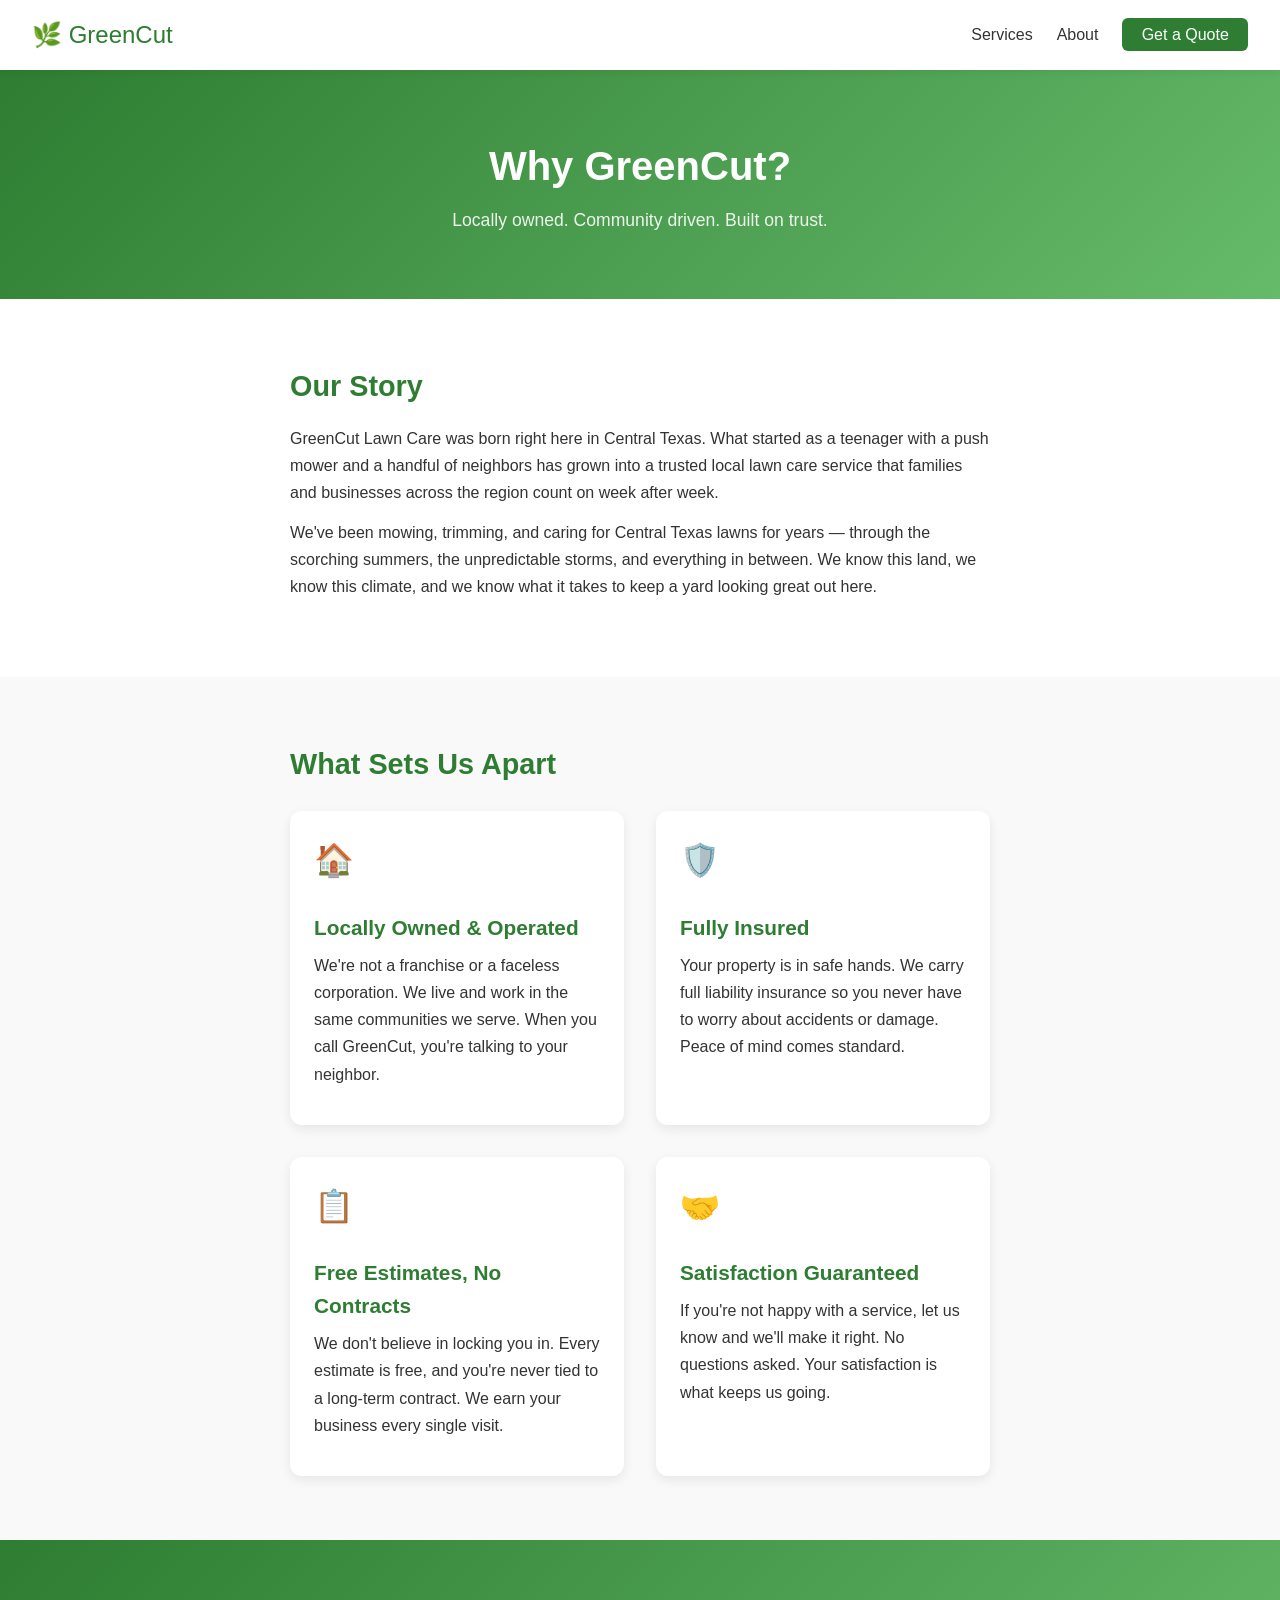
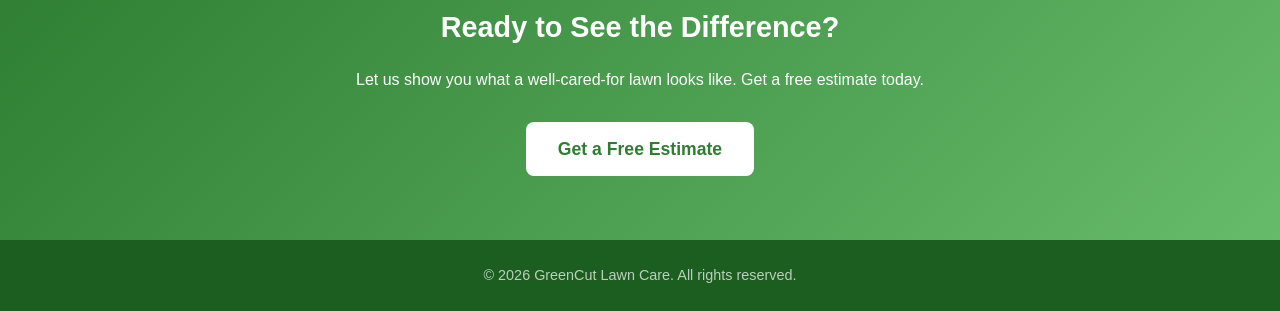
==== about.html @ 8e7f7129 "Add files via upload" ====
<!DOCTYPE html>
<html lang="en">
<head>
  <meta charset="UTF-8">
  <meta name="viewport" content="width=device-width, initial-scale=1.0">
  <title>About Us - GreenCut Lawn Care</title>
  <link rel="stylesheet" href="styles.css">
</head>
<body>
  <header>
    <nav>
      <div class="logo"><a href="index.html" style="text-decoration:none; color:#2e7d32;">🌿 GreenCut</a></div>
      <ul>
        <li><a href="services.html">Services</a></li>
        <li><a href="about.html">About</a></li>
        <li><a href="index.html#contact" class="btn-nav">Get a Quote</a></li>
      </ul>
    </nav>
  </header>

  <section class="page-hero">
    <h1>Why GreenCut?</h1>
    <p>Locally owned. Community driven. Built on trust.</p>
  </section>

  <section class="about-story">
    <div class="detail-content">
      <h2>Our Story</h2>
      <p>GreenCut Lawn Care was born right here in Central Texas. What started as a teenager with a push mower and a handful of neighbors has grown into a trusted local lawn care service that families and businesses across the region count on week after week.</p>
      <p>We've been mowing, trimming, and caring for Central Texas lawns for years — through the scorching summers, the unpredictable storms, and everything in between. We know this land, we know this climate, and we know what it takes to keep a yard looking great out here.</p>
    </div>
  </section>

  <section class="about-values alt-bg">
    <div class="detail-content">
      <h2>What Sets Us Apart</h2>
      <div class="value-grid">
        <div class="value-item">
          <span class="icon">🏠</span>
          <h3>Locally Owned &amp; Operated</h3>
          <p>We're not a franchise or a faceless corporation. We live and work in the same communities we serve. When you call GreenCut, you're talking to your neighbor.</p>
        </div>
        <div class="value-item">
          <span class="icon">🛡️</span>
          <h3>Fully Insured</h3>
          <p>Your property is in safe hands. We carry full liability insurance so you never have to worry about accidents or damage. Peace of mind comes standard.</p>
        </div>
        <div class="value-item">
          <span class="icon">📋</span>
          <h3>Free Estimates, No Contracts</h3>
          <p>We don't believe in locking you in. Every estimate is free, and you're never tied to a long-term contract. We earn your business every single visit.</p>
        </div>
        <div class="value-item">
          <span class="icon">🤝</span>
          <h3>Satisfaction Guaranteed</h3>
          <p>If you're not happy with a service, let us know and we'll make it right. No questions asked. Your satisfaction is what keeps us going.</p>
        </div>
      </div>
    </div>
  </section>

  <section class="about-cta">
    <div class="detail-content" style="text-align:center;">
      <h2>Ready to See the Difference?</h2>
      <p>Let us show you what a well-cared-for lawn looks like. Get a free estimate today.</p>
      <a href="index.html#contact" class="btn" style="margin-top:1rem;">Get a Free Estimate</a>
    </div>
  </section>

  <footer>
    <p>&copy; 2026 GreenCut Lawn Care. All rights reserved.</p>
  </footer>
</body>
</html>
---- styles.css ----
* {
  margin: 0;
  padding: 0;
  box-sizing: border-box;
}

body {
  font-family: -apple-system, BlinkMacSystemFont, "Segoe UI", Roboto, sans-serif;
  color: #333;
  line-height: 1.6;
}

/* Nav */
nav {
  display: flex;
  justify-content: space-between;
  align-items: center;
  padding: 1rem 2rem;
  background: #fff;
  box-shadow: 0 2px 8px rgba(0,0,0,0.06);
  position: sticky;
  top: 0;
  z-index: 10;
}

.logo {
  font-size: 1.5rem;
  font-weight: 700;
  color: #2e7d32;
}

nav ul {
  list-style: none;
  display: flex;
  gap: 1.5rem;
  align-items: center;
}

nav a {
  text-decoration: none;
  color: #333;
  font-weight: 500;
}

.btn-nav {
  background: #2e7d32;
  color: #fff !important;
  padding: 0.5rem 1.2rem;
  border-radius: 6px;
}

/* Hero */
.hero {
  background: linear-gradient(135deg, #2e7d32, #66bb6a);
  color: #fff;
  padding: 6rem 2rem;
  text-align: center;
}

.hero h1 {
  font-size: 3rem;
  margin-bottom: 1rem;
}

.hero p {
  font-size: 1.2rem;
  max-width: 600px;
  margin: 0 auto 2rem;
  opacity: 0.9;
}

.btn {
  display: inline-block;
  background: #fff;
  color: #2e7d32;
  padding: 0.8rem 2rem;
  border-radius: 8px;
  text-decoration: none;
  font-weight: 700;
  font-size: 1.1rem;
  transition: transform 0.2s;
}

.btn:hover {
  transform: translateY(-2px);
}


/* Services */
.services {
  padding: 5rem 2rem;
  text-align: center;
  background: #f9f9f9;
}

.services h2 {
  font-size: 2rem;
  margin-bottom: 2.5rem;
  color: #2e7d32;
}

.cards {
  display: flex;
  gap: 2rem;
  justify-content: center;
  flex-wrap: wrap;
  max-width: 1000px;
  margin: 0 auto;
}

.card {
  background: #fff;
  padding: 2rem;
  border-radius: 12px;
  box-shadow: 0 4px 12px rgba(0,0,0,0.08);
  flex: 1 1 280px;
  max-width: 300px;
}

.card .icon {
  font-size: 2.5rem;
  display: block;
  margin-bottom: 1rem;
}

.card h3 {
  margin-bottom: 0.5rem;
  color: #2e7d32;
}

/* About */
.about {
  padding: 5rem 2rem;
  text-align: center;
}

.about h2 {
  font-size: 2rem;
  margin-bottom: 2rem;
  color: #2e7d32;
}

.features {
  list-style: none;
  max-width: 400px;
  margin: 0 auto;
  text-align: left;
}

.features li {
  font-size: 1.1rem;
  padding: 0.5rem 0;
}

/* Contact */
.contact {
  padding: 5rem 2rem;
  background: #2e7d32;
  color: #fff;
  text-align: center;
}

.contact h2 {
  font-size: 2rem;
  margin-bottom: 1rem;
}

.contact p {
  margin-bottom: 2rem;
  opacity: 0.9;
}

.contact form {
  max-width: 500px;
  margin: 0 auto;
  display: flex;
  flex-direction: column;
  gap: 1rem;
}

.contact input,
.contact textarea {
  padding: 0.8rem 1rem;
  border: none;
  border-radius: 8px;
  font-size: 1rem;
  font-family: inherit;
}

.contact textarea {
  resize: vertical;
  min-height: 100px;
}

.contact button {
  background: #fff;
  color: #2e7d32;
  border: none;
  padding: 0.8rem;
  border-radius: 8px;
  font-size: 1.1rem;
  font-weight: 700;
  cursor: pointer;
  transition: transform 0.2s;
}

.contact button:hover {
  transform: translateY(-2px);
}

/* Footer */
footer {
  text-align: center;
  padding: 1.5rem;
  background: #1b5e20;
  color: rgba(255,255,255,0.7);
  font-size: 0.9rem;
}

/* Card links */
.card-link {
  display: inline-block;
  margin-top: 1rem;
  color: #2e7d32;
  text-decoration: none;
  font-weight: 600;
}

.card-link:hover {
  text-decoration: underline;
}

/* Page hero (secondary pages) */
.page-hero {
  background: linear-gradient(135deg, #2e7d32, #66bb6a);
  color: #fff;
  padding: 4rem 2rem;
  text-align: center;
}

.page-hero h1 {
  font-size: 2.5rem;
  margin-bottom: 0.5rem;
}

.page-hero p {
  font-size: 1.1rem;
  opacity: 0.9;
}

/* Service detail sections */
.service-detail,
.about-story,
.about-values,
.about-cta {
  padding: 4rem 2rem;
}

.alt-bg {
  background: #f9f9f9;
}

.detail-content {
  max-width: 700px;
  margin: 0 auto;
}

.detail-content .icon {
  font-size: 2.5rem;
  display: block;
  margin-bottom: 1rem;
}

.detail-content h2 {
  font-size: 1.8rem;
  color: #2e7d32;
  margin-bottom: 1rem;
}

.detail-content h3 {
  font-size: 1.3rem;
  color: #333;
  margin: 1.5rem 0 0.8rem;
}

.detail-content p {
  margin-bottom: 0.8rem;
  line-height: 1.7;
}

/* Pricing table */
.pricing-table {
  margin: 1rem 0;
}

.pricing-row {
  display: flex;
  justify-content: space-between;
  align-items: center;
  padding: 0.8rem 1rem;
  border-bottom: 1px solid #e0e0e0;
  flex-wrap: wrap;
  gap: 0.5rem;
}

.pricing-row .option {
  font-weight: 700;
  color: #2e7d32;
  min-width: 130px;
}

.pricing-row .detail {
  color: #666;
  flex: 1;
  text-align: right;
}

.pricing-note {
  background: #e8f5e9;
  padding: 1.2rem 1.5rem;
  border-radius: 10px;
  margin-top: 1.5rem;
}

.pricing-note p {
  margin-bottom: 0.3rem;
}

/* Service list */
.service-list {
  list-style: none;
  margin: 1rem 0;
}

.service-list li {
  padding: 0.5rem 0;
  font-size: 1.05rem;
}

/* About values grid */
.value-grid {
  display: grid;
  grid-template-columns: repeat(auto-fit, minmax(280px, 1fr));
  gap: 2rem;
  margin-top: 1.5rem;
}

.value-item {
  background: #fff;
  padding: 1.5rem;
  border-radius: 12px;
  box-shadow: 0 4px 12px rgba(0,0,0,0.08);
}

.value-item .icon {
  font-size: 2rem;
  display: block;
  margin-bottom: 0.5rem;
}

.value-item h3 {
  color: #2e7d32;
  margin-bottom: 0.5rem;
}

.about-cta {
  background: linear-gradient(135deg, #2e7d32, #66bb6a);
  color: #fff;
}

.about-cta h2 {
  color: #fff;
}

/* Accessibility */
.sr-only {
  position: absolute;
  width: 1px;
  height: 1px;
  padding: 0;
  margin: -1px;
  overflow: hidden;
  clip: rect(0,0,0,0);
  border: 0;
}

/* Responsive */
@media (max-width: 600px) {
  .hero h1 { font-size: 2rem; }
  .page-hero h1 { font-size: 2rem; }
  nav ul { gap: 1rem; }
  .pricing-row { flex-direction: column; text-align: left; }
  .pricing-row .detail { text-align: left; }
  .value-grid { grid-template-columns: 1fr; }
}
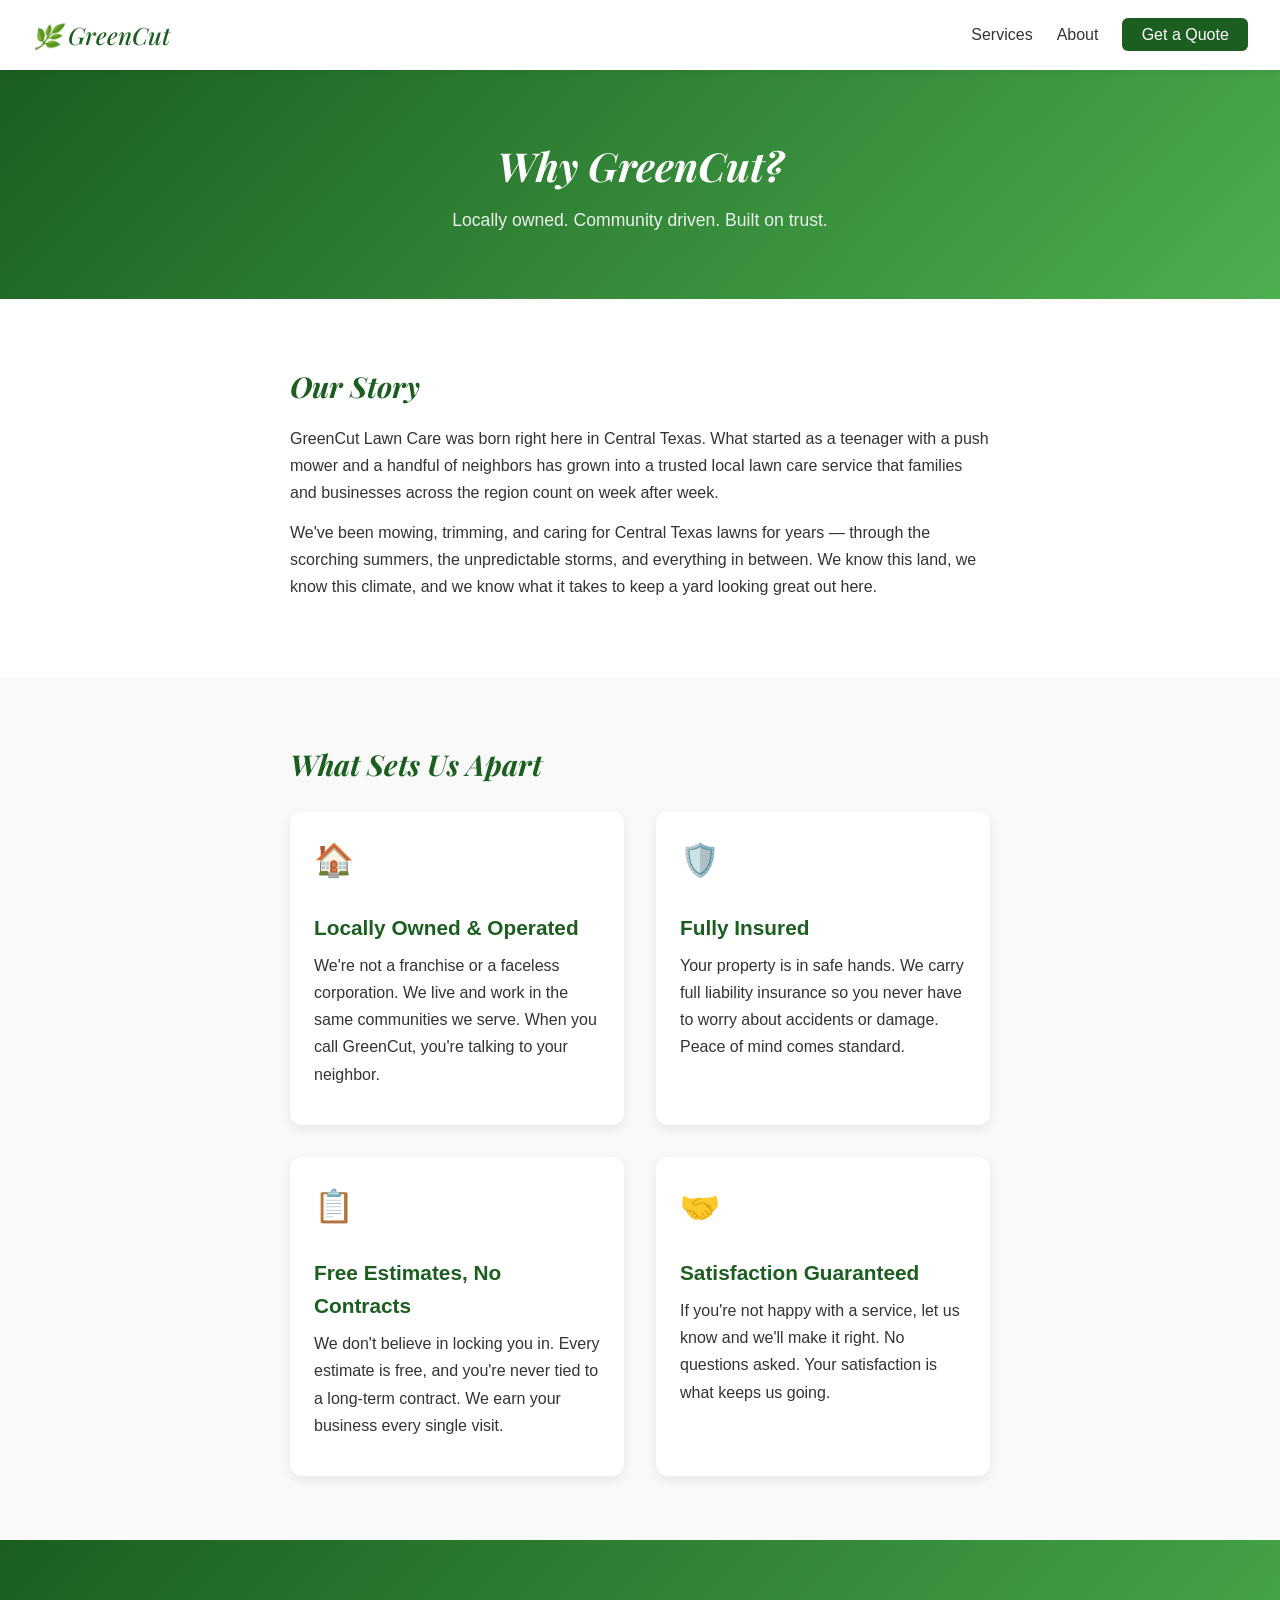
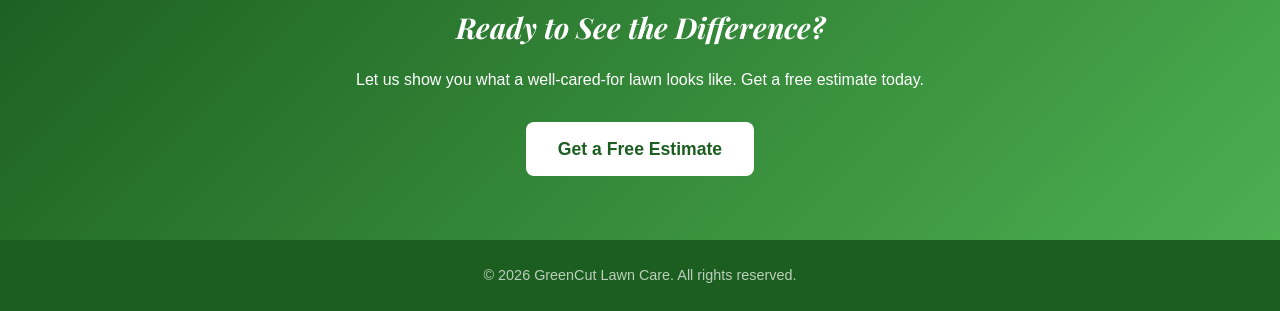
==== commit 6b5a520f: "Add files via upload" ====
--- a/about.html
+++ b/about.html
@@ -5,11 +5,12 @@
   <meta name="viewport" content="width=device-width, initial-scale=1.0">
   <title>About Us - GreenCut Lawn Care</title>
   <link rel="stylesheet" href="styles.css">
+  <link href="https://fonts.googleapis.com/css2?family=Playfair+Display:ital,wght@0,400;0,700;1,400&display=swap" rel="stylesheet">
 </head>
 <body>
   <header>
     <nav>
-      <div class="logo"><a href="index.html" style="text-decoration:none; color:#2e7d32;">🌿 GreenCut</a></div>
+      <div class="logo"><a href="index.html" style="text-decoration:none; color:#1b5e20;">🌿 GreenCut</a></div>
       <ul>
         <li><a href="services.html">Services</a></li>
         <li><a href="about.html">About</a></li>
--- a/styles.css
+++ b/styles.css
@@ -24,9 +24,11 @@
 }
 
 .logo {
+  font-family: 'Playfair Display', serif;
   font-size: 1.5rem;
   font-weight: 700;
-  color: #2e7d32;
+  font-style: italic;
+  color: #1b5e20;
 }
 
 nav ul {
@@ -43,7 +45,7 @@
 }
 
 .btn-nav {
-  background: #2e7d32;
+  background: #1b5e20;
   color: #fff !important;
   padding: 0.5rem 1.2rem;
   border-radius: 6px;
@@ -51,13 +53,15 @@
 
 /* Hero */
 .hero {
-  background: linear-gradient(135deg, #2e7d32, #66bb6a);
+  background: linear-gradient(135deg, #1b5e20, #4caf50);
   color: #fff;
   padding: 6rem 2rem;
   text-align: center;
 }
 
 .hero h1 {
+  font-family: 'Playfair Display', serif;
+  font-style: italic;
   font-size: 3rem;
   margin-bottom: 1rem;
 }
@@ -72,7 +76,7 @@
 .btn {
   display: inline-block;
   background: #fff;
-  color: #2e7d32;
+  color: #1b5e20;
   padding: 0.8rem 2rem;
   border-radius: 8px;
   text-decoration: none;
@@ -94,9 +98,11 @@
 }
 
 .services h2 {
+  font-family: 'Playfair Display', serif;
+  font-style: italic;
   font-size: 2rem;
   margin-bottom: 2.5rem;
-  color: #2e7d32;
+  color: #1b5e20;
 }
 
 .cards {
@@ -125,7 +131,7 @@
 
 .card h3 {
   margin-bottom: 0.5rem;
-  color: #2e7d32;
+  color: #1b5e20;
 }
 
 /* About */
@@ -135,9 +141,11 @@
 }
 
 .about h2 {
+  font-family: 'Playfair Display', serif;
+  font-style: italic;
   font-size: 2rem;
   margin-bottom: 2rem;
-  color: #2e7d32;
+  color: #1b5e20;
 }
 
 .features {
@@ -155,12 +163,14 @@
 /* Contact */
 .contact {
   padding: 5rem 2rem;
-  background: #2e7d32;
+  background: #1b5e20;
   color: #fff;
   text-align: center;
 }
 
 .contact h2 {
+  font-family: 'Playfair Display', serif;
+  font-style: italic;
   font-size: 2rem;
   margin-bottom: 1rem;
 }
@@ -194,7 +204,7 @@
 
 .contact button {
   background: #fff;
-  color: #2e7d32;
+  color: #1b5e20;
   border: none;
   padding: 0.8rem;
   border-radius: 8px;
@@ -221,7 +231,7 @@
 .card-link {
   display: inline-block;
   margin-top: 1rem;
-  color: #2e7d32;
+  color: #1b5e20;
   text-decoration: none;
   font-weight: 600;
 }
@@ -232,13 +242,15 @@
 
 /* Page hero (secondary pages) */
 .page-hero {
-  background: linear-gradient(135deg, #2e7d32, #66bb6a);
+  background: linear-gradient(135deg, #1b5e20, #4caf50);
   color: #fff;
   padding: 4rem 2rem;
   text-align: center;
 }
 
 .page-hero h1 {
+  font-family: 'Playfair Display', serif;
+  font-style: italic;
   font-size: 2.5rem;
   margin-bottom: 0.5rem;
 }
@@ -272,8 +284,10 @@
 }
 
 .detail-content h2 {
+  font-family: 'Playfair Display', serif;
+  font-style: italic;
   font-size: 1.8rem;
-  color: #2e7d32;
+  color: #1b5e20;
   margin-bottom: 1rem;
 }
 
@@ -305,7 +319,7 @@
 
 .pricing-row .option {
   font-weight: 700;
-  color: #2e7d32;
+  color: #1b5e20;
   min-width: 130px;
 }
 
@@ -359,12 +373,12 @@
 }
 
 .value-item h3 {
-  color: #2e7d32;
+  color: #1b5e20;
   margin-bottom: 0.5rem;
 }
 
 .about-cta {
-  background: linear-gradient(135deg, #2e7d32, #66bb6a);
+  background: linear-gradient(135deg, #1b5e20, #4caf50);
   color: #fff;
 }
 
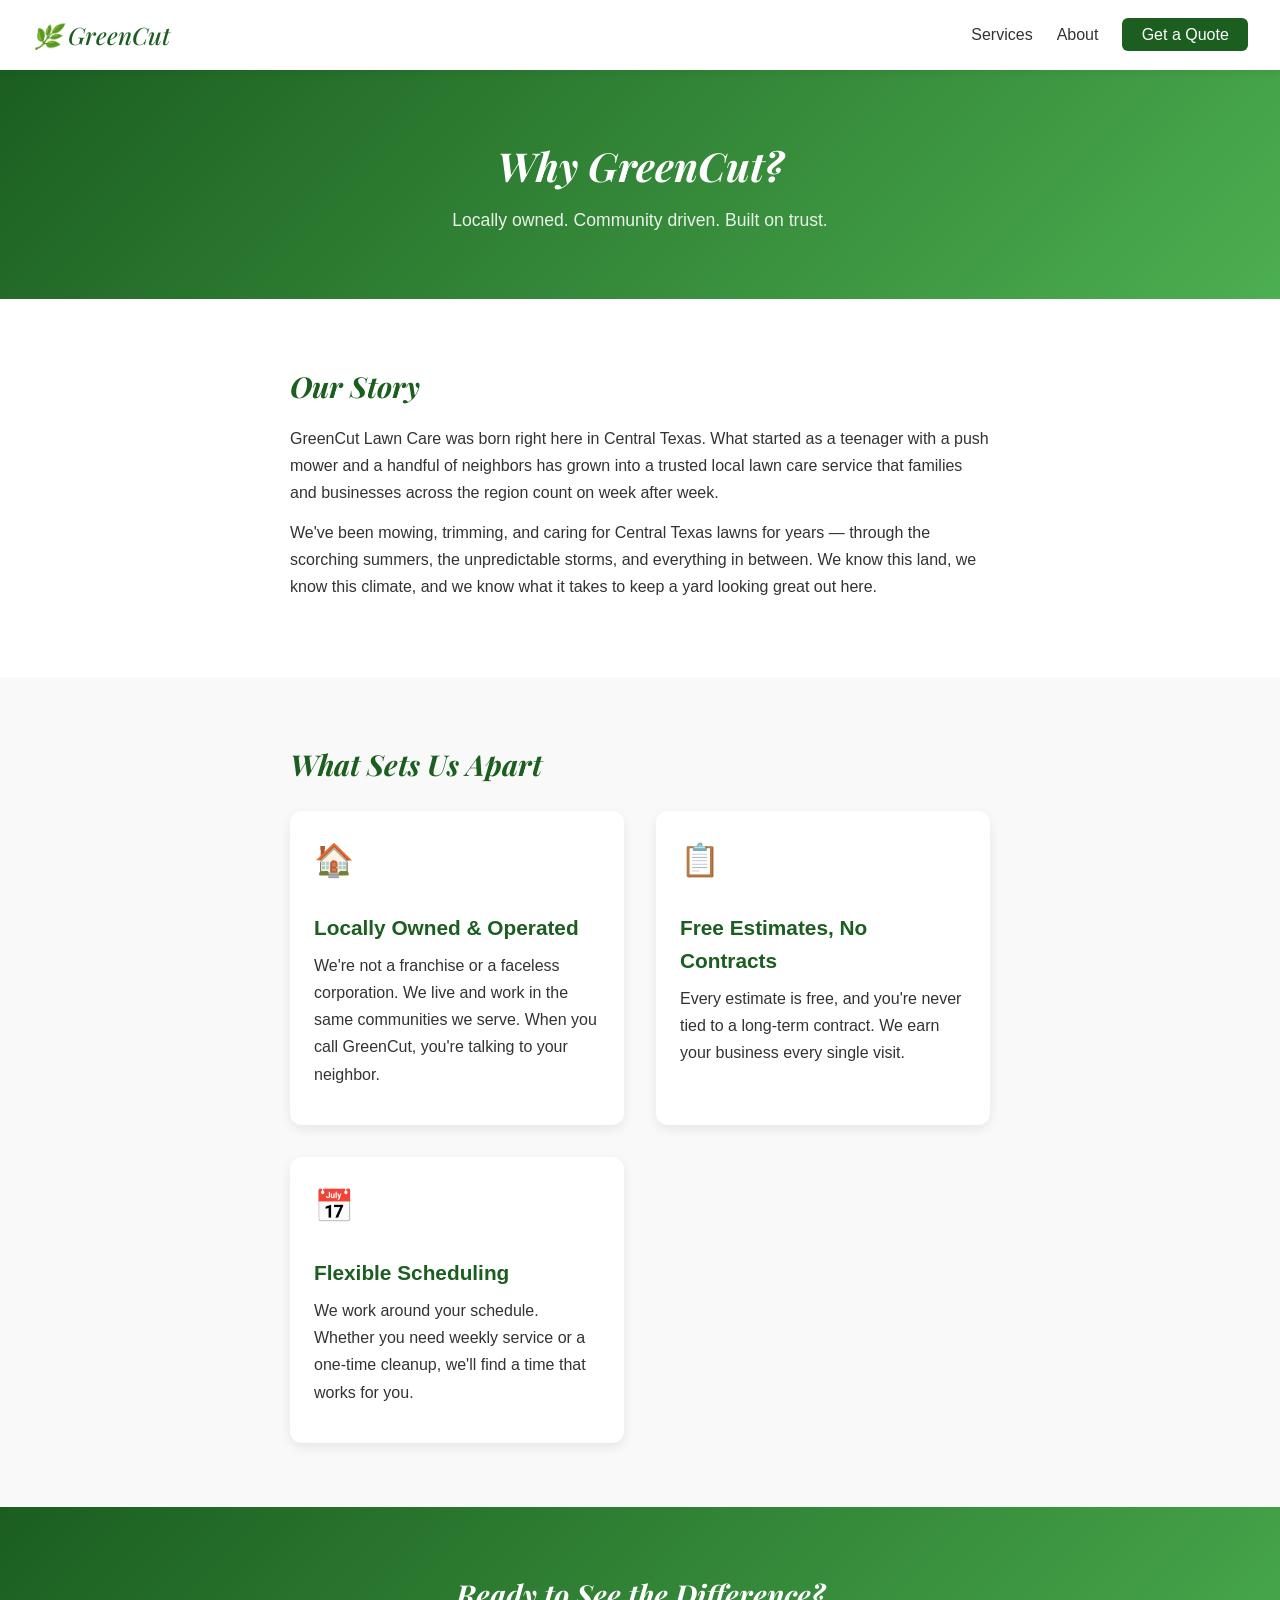
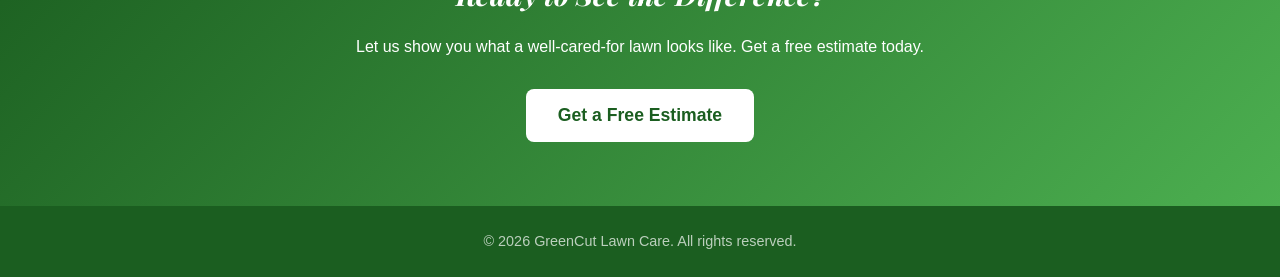
==== commit 63f1a5e2: "Add files via upload" ====
--- a/about.html
+++ b/about.html
@@ -42,19 +42,14 @@
           <p>We're not a franchise or a faceless corporation. We live and work in the same communities we serve. When you call GreenCut, you're talking to your neighbor.</p>
         </div>
         <div class="value-item">
-          <span class="icon">🛡️</span>
-          <h3>Fully Insured</h3>
-          <p>Your property is in safe hands. We carry full liability insurance so you never have to worry about accidents or damage. Peace of mind comes standard.</p>
+          <span class="icon">📋</span>
+          <h3>Free Estimates, No Contracts</h3>
+          <p>Every estimate is free, and you're never tied to a long-term contract. We earn your business every single visit.</p>
         </div>
         <div class="value-item">
-          <span class="icon">📋</span>
-          <h3>Free Estimates, No Contracts</h3>
-          <p>We don't believe in locking you in. Every estimate is free, and you're never tied to a long-term contract. We earn your business every single visit.</p>
-        </div>
-        <div class="value-item">
-          <span class="icon">🤝</span>
-          <h3>Satisfaction Guaranteed</h3>
-          <p>If you're not happy with a service, let us know and we'll make it right. No questions asked. Your satisfaction is what keeps us going.</p>
+          <span class="icon">📅</span>
+          <h3>Flexible Scheduling</h3>
+          <p>We work around your schedule. Whether you need weekly service or a one-time cleanup, we'll find a time that works for you.</p>
         </div>
       </div>
     </div>
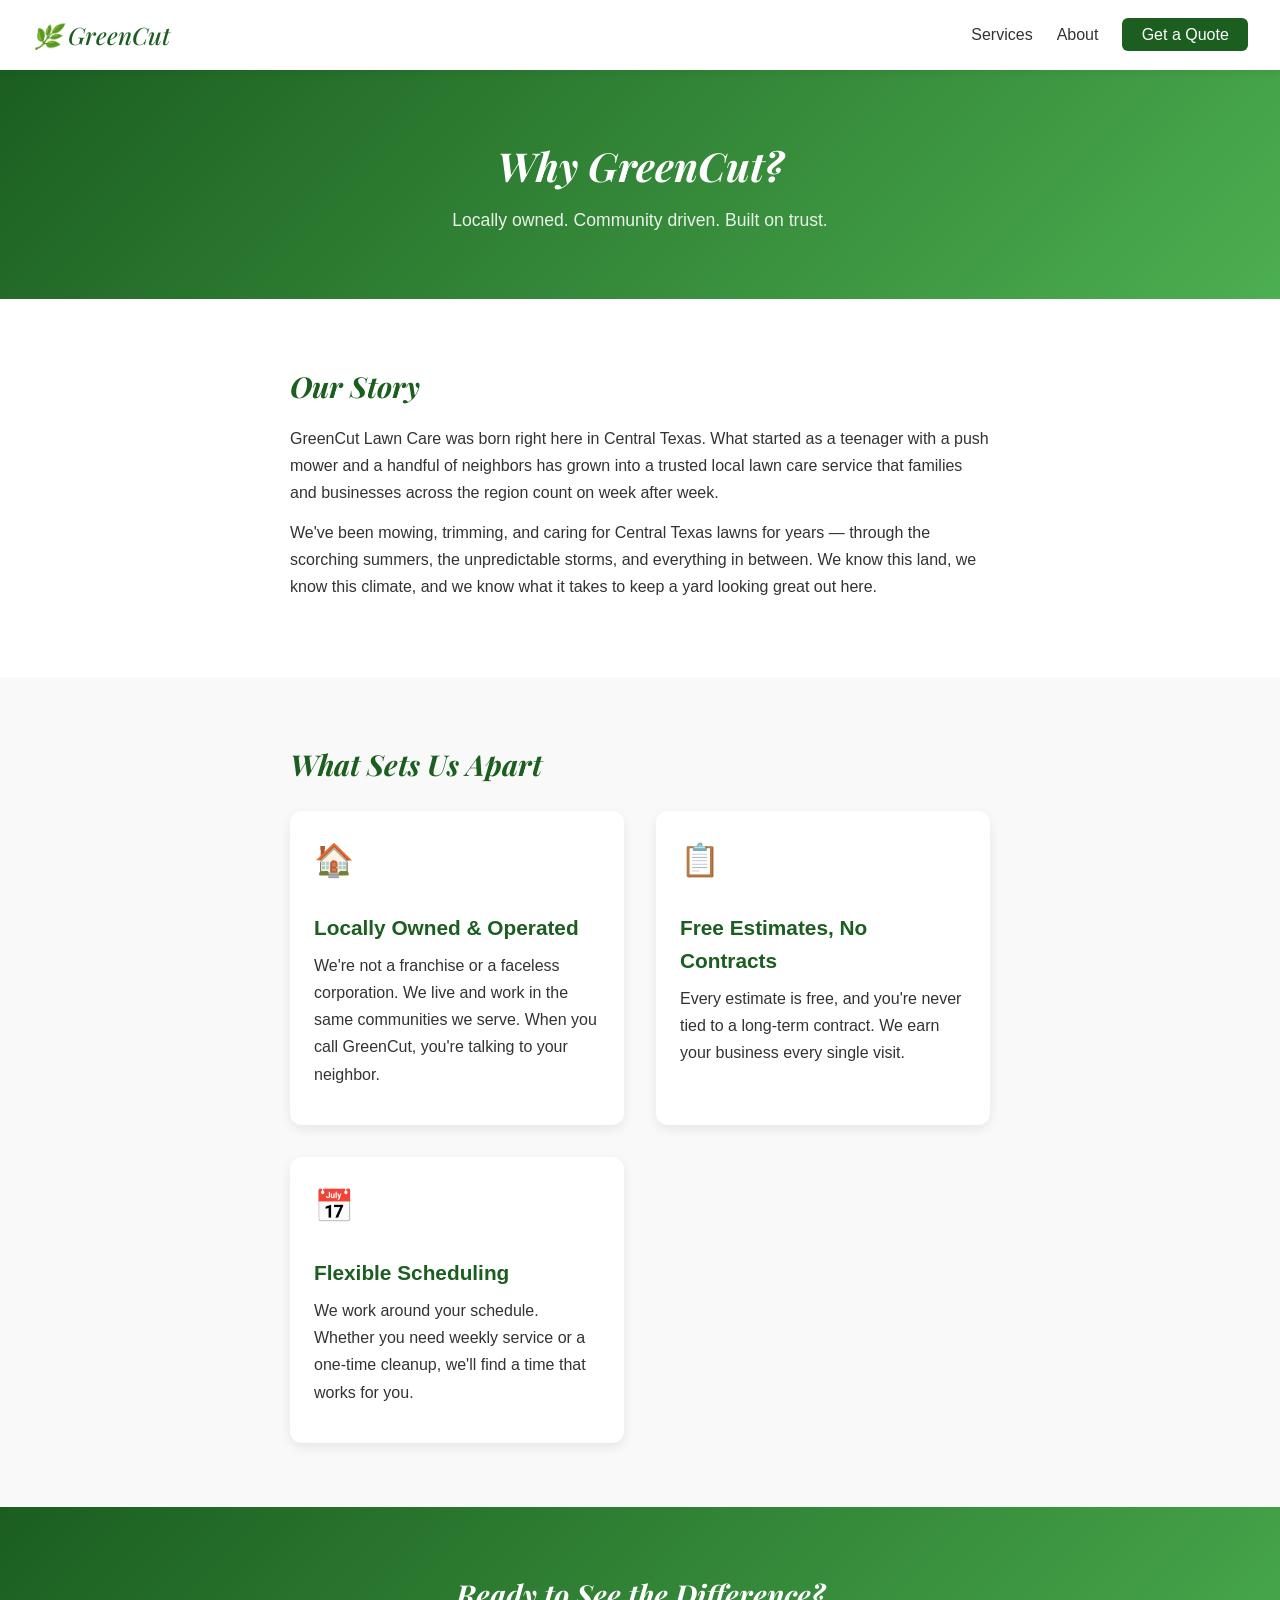
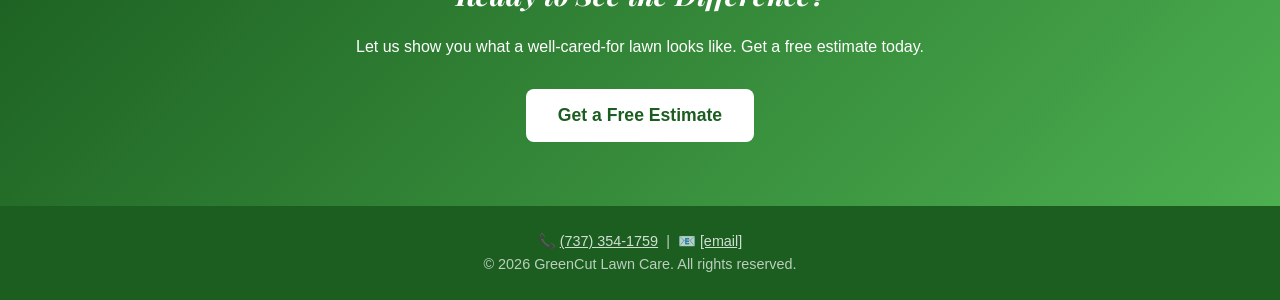
==== commit fd943ef7: "Add files via upload" ====
--- a/about.html
+++ b/about.html
@@ -64,6 +64,7 @@
   </section>
 
   <footer>
+    <p>📞 <a href="tel:+17373541759" style="color:rgba(255,255,255,0.8);">(737) 354-1759</a> &nbsp;|&nbsp; 📧 <a href="mailto:[email]" style="color:rgba(255,255,255,0.8);">[email]</a></p>
     <p>&copy; 2026 GreenCut Lawn Care. All rights reserved.</p>
   </footer>
 </body>
--- a/styles.css
+++ b/styles.css
@@ -218,6 +218,15 @@
   transform: translateY(-2px);
 }
 
+.contact-info {
+  margin: 1.5rem 0;
+}
+
+.contact-info p {
+  margin: 0.3rem 0;
+  font-size: 1.1rem;
+}
+
 /* Footer */
 footer {
   text-align: center;
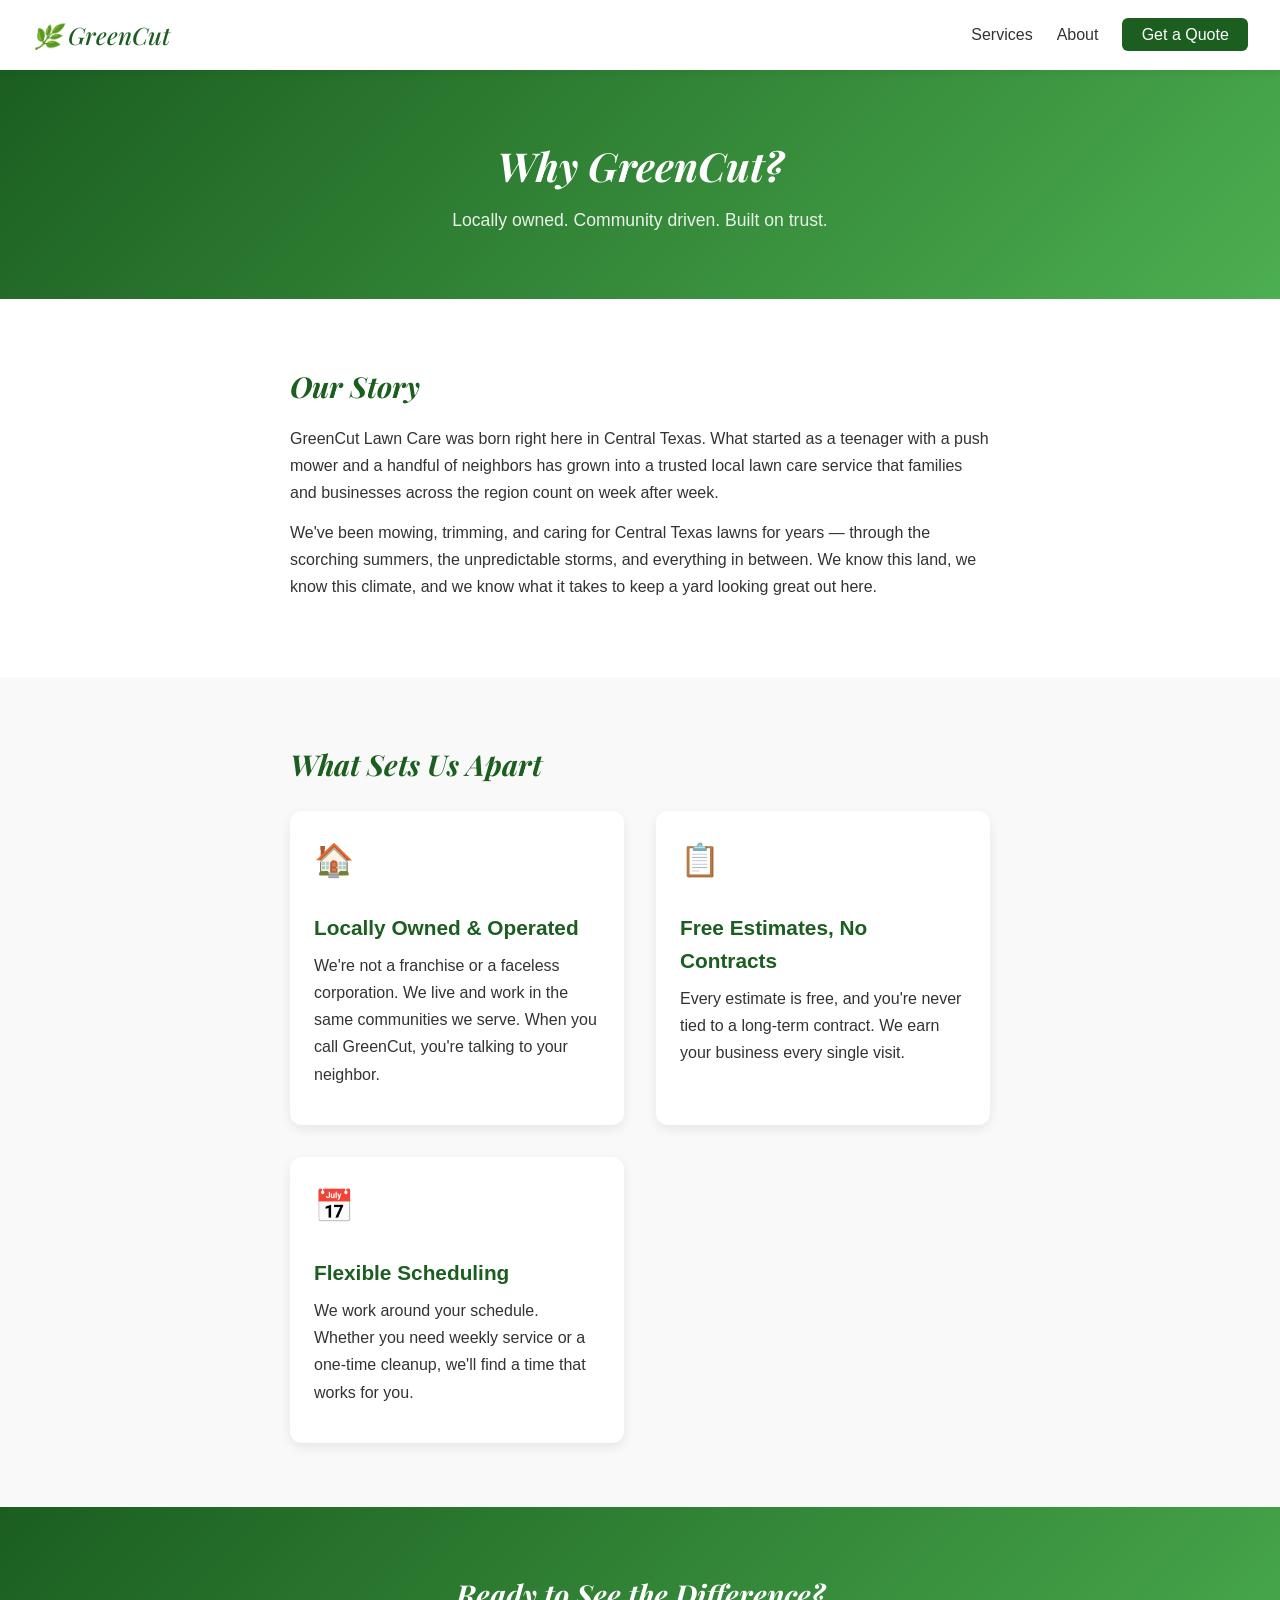
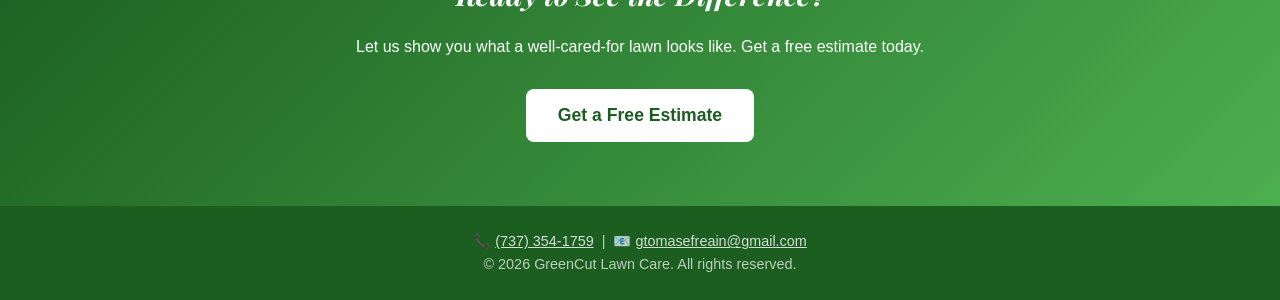
==== commit 0b2b6496: "Add files via upload" ====
--- a/about.html
+++ b/about.html
@@ -64,7 +64,7 @@
   </section>
 
   <footer>
-    <p>📞 <a href="tel:+17373541759" style="color:rgba(255,255,255,0.8);">(737) 354-1759</a> &nbsp;|&nbsp; 📧 <a href="mailto:[email]" style="color:rgba(255,255,255,0.8);">[email]</a></p>
+    <p>📞 <a href="tel:+17373541759" style="color:rgba(255,255,255,0.8);">(737) 354-1759</a> &nbsp;|&nbsp; 📧 <a href="mailto:gtomasefreain@gmail.com" style="color:rgba(255,255,255,0.8);">gtomasefreain@gmail.com</a></p>
     <p>&copy; 2026 GreenCut Lawn Care. All rights reserved.</p>
   </footer>
 </body>
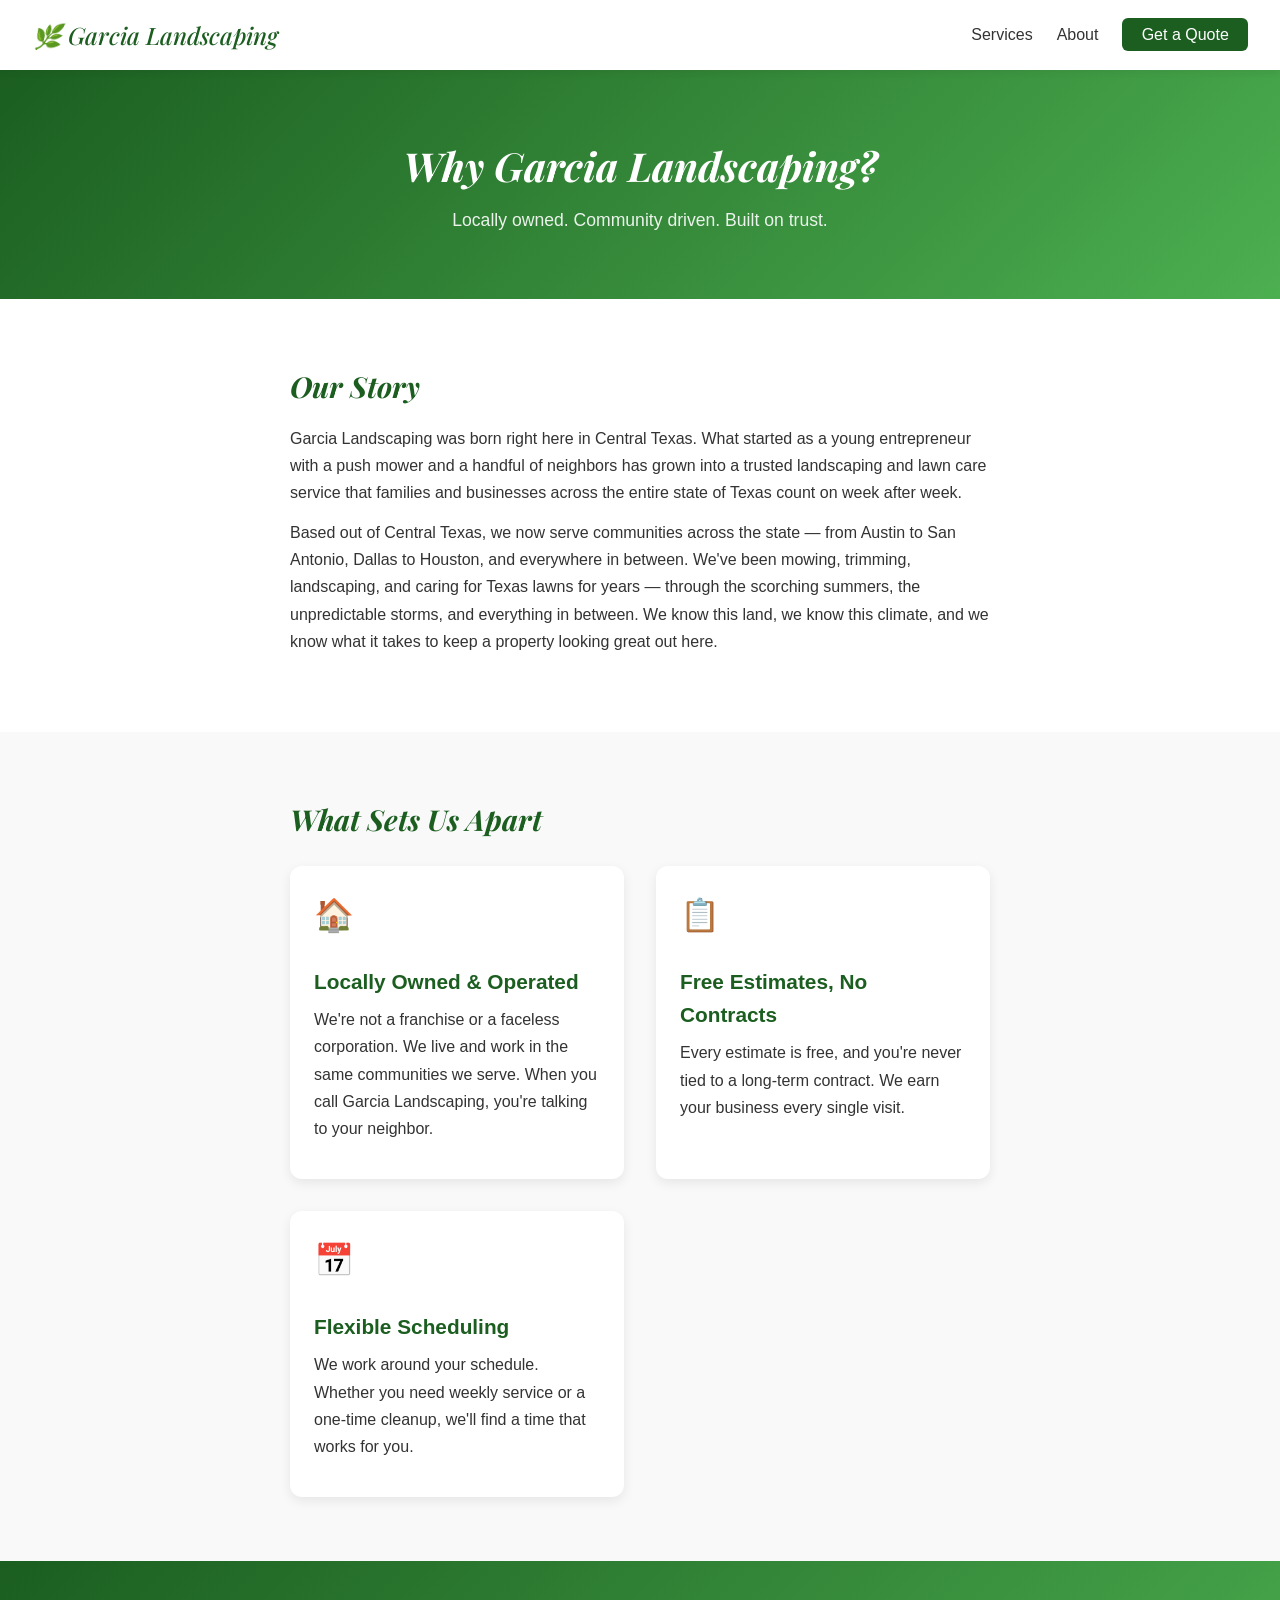
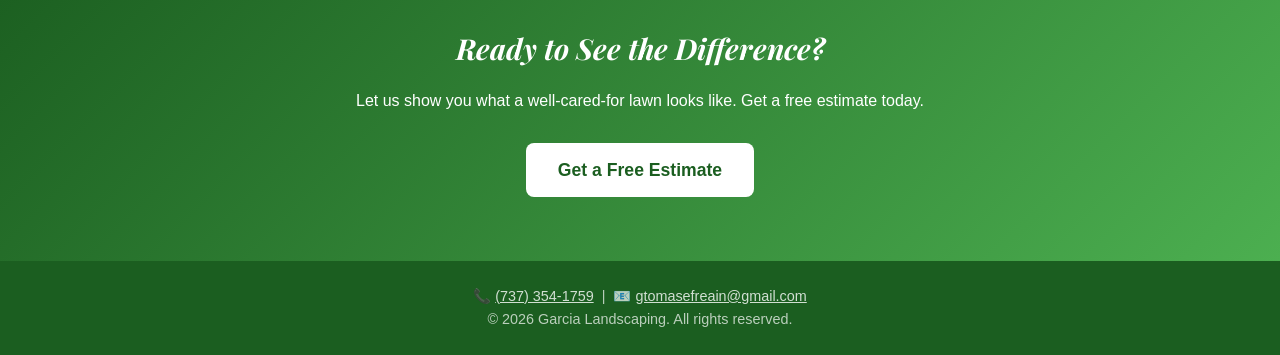
==== commit 3e37467a: "Add files via upload" ====
--- a/about.html
+++ b/about.html
@@ -3,14 +3,14 @@
 <head>
   <meta charset="UTF-8">
   <meta name="viewport" content="width=device-width, initial-scale=1.0">
-  <title>About Us - GreenCut Lawn Care</title>
+  <title>About Us - Garcia Landscaping</title>
   <link rel="stylesheet" href="styles.css">
   <link href="https://fonts.googleapis.com/css2?family=Playfair+Display:ital,wght@0,400;0,700;1,400&display=swap" rel="stylesheet">
 </head>
 <body>
   <header>
     <nav>
-      <div class="logo"><a href="index.html" style="text-decoration:none; color:#1b5e20;">🌿 GreenCut</a></div>
+      <div class="logo"><a href="index.html" style="text-decoration:none; color:#1b5e20;">🌿 Garcia Landscaping</a></div>
       <ul>
         <li><a href="services.html">Services</a></li>
         <li><a href="about.html">About</a></li>
@@ -20,15 +20,15 @@
   </header>
 
   <section class="page-hero">
-    <h1>Why GreenCut?</h1>
+    <h1>Why Garcia Landscaping?</h1>
     <p>Locally owned. Community driven. Built on trust.</p>
   </section>
 
   <section class="about-story">
     <div class="detail-content">
       <h2>Our Story</h2>
-      <p>GreenCut Lawn Care was born right here in Central Texas. What started as a teenager with a push mower and a handful of neighbors has grown into a trusted local lawn care service that families and businesses across the region count on week after week.</p>
-      <p>We've been mowing, trimming, and caring for Central Texas lawns for years — through the scorching summers, the unpredictable storms, and everything in between. We know this land, we know this climate, and we know what it takes to keep a yard looking great out here.</p>
+      <p>Garcia Landscaping was born right here in Central Texas. What started as a young entrepreneur with a push mower and a handful of neighbors has grown into a trusted landscaping and lawn care service that families and businesses across the entire state of Texas count on week after week.</p>
+      <p>Based out of Central Texas, we now serve communities across the state — from Austin to San Antonio, Dallas to Houston, and everywhere in between. We've been mowing, trimming, landscaping, and caring for Texas lawns for years — through the scorching summers, the unpredictable storms, and everything in between. We know this land, we know this climate, and we know what it takes to keep a property looking great out here.</p>
     </div>
   </section>
 
@@ -39,7 +39,7 @@
         <div class="value-item">
           <span class="icon">🏠</span>
           <h3>Locally Owned &amp; Operated</h3>
-          <p>We're not a franchise or a faceless corporation. We live and work in the same communities we serve. When you call GreenCut, you're talking to your neighbor.</p>
+          <p>We're not a franchise or a faceless corporation. We live and work in the same communities we serve. When you call Garcia Landscaping, you're talking to your neighbor.</p>
         </div>
         <div class="value-item">
           <span class="icon">📋</span>
@@ -65,7 +65,7 @@
 
   <footer>
     <p>📞 <a href="tel:+17373541759" style="color:rgba(255,255,255,0.8);">(737) 354-1759</a> &nbsp;|&nbsp; 📧 <a href="mailto:gtomasefreain@gmail.com" style="color:rgba(255,255,255,0.8);">gtomasefreain@gmail.com</a></p>
-    <p>&copy; 2026 GreenCut Lawn Care. All rights reserved.</p>
+    <p>&copy; 2026 Garcia Landscaping. All rights reserved.</p>
   </footer>
 </body>
 </html>
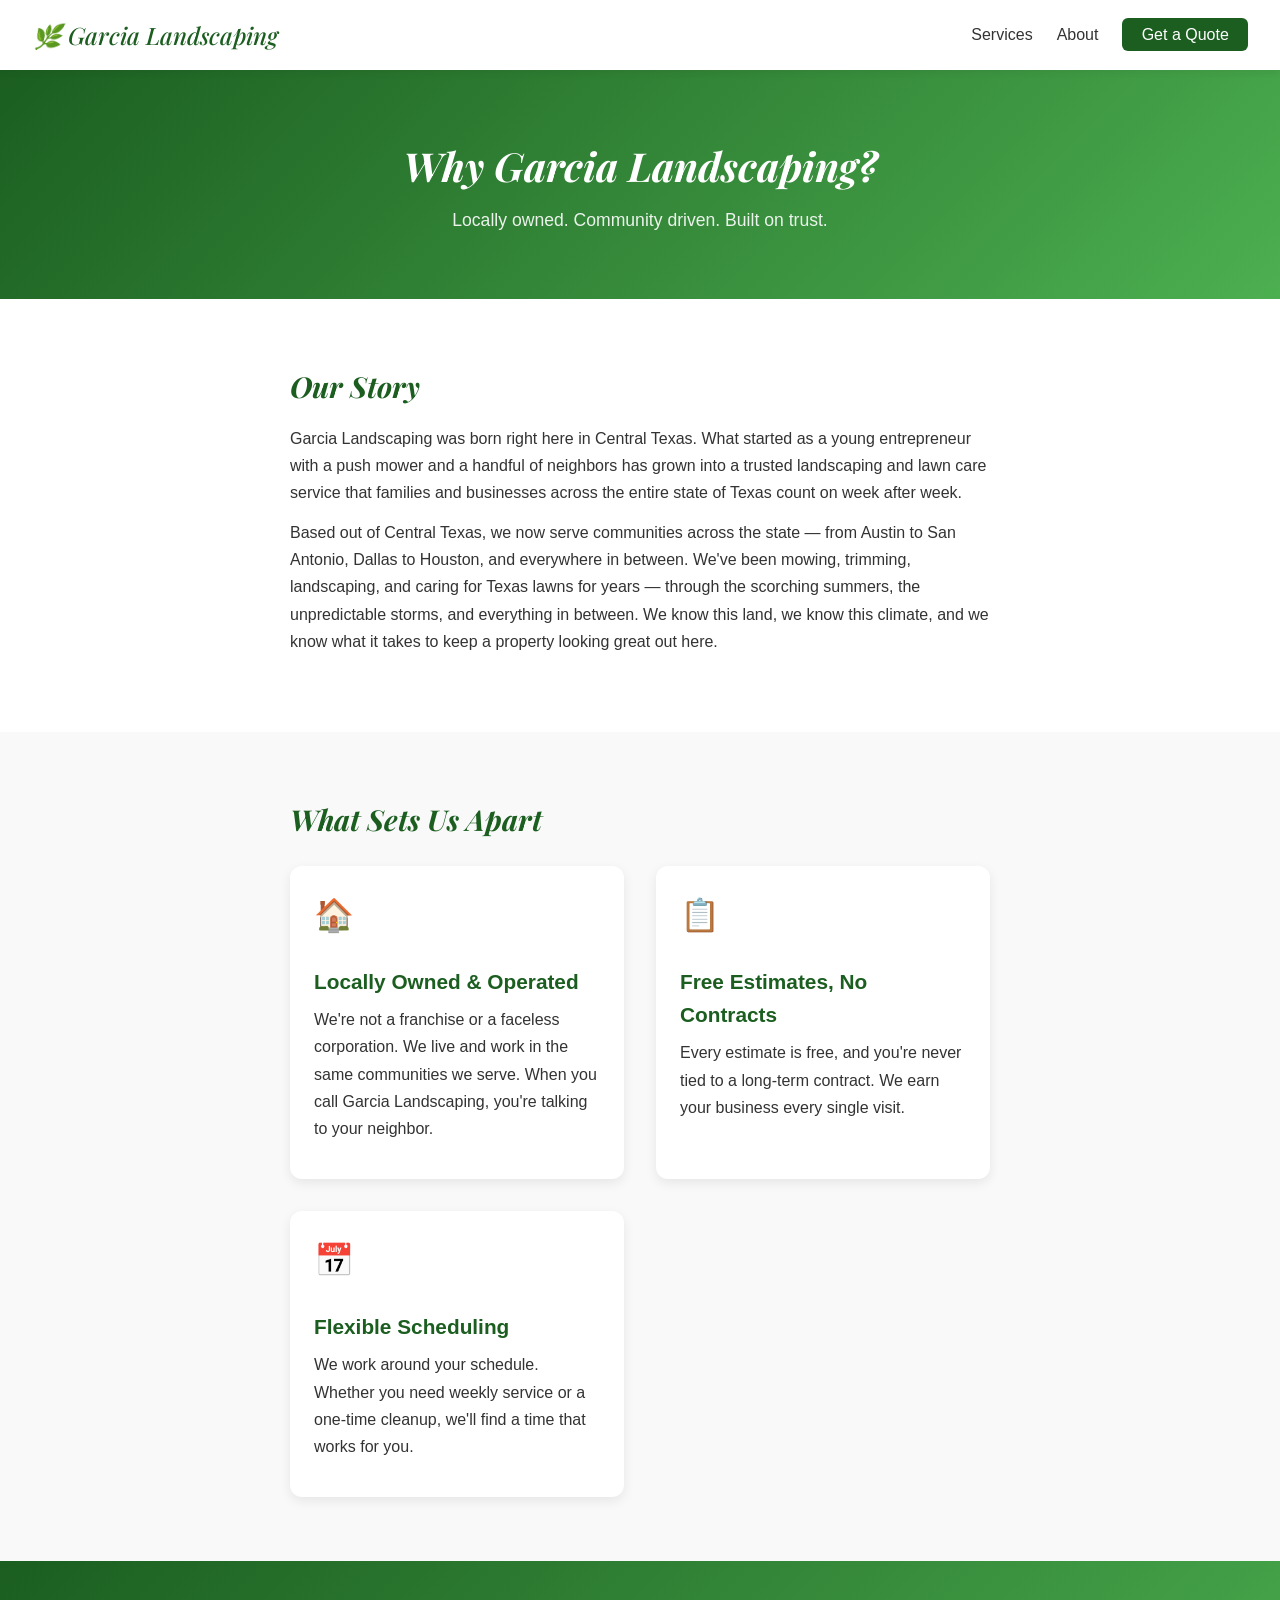
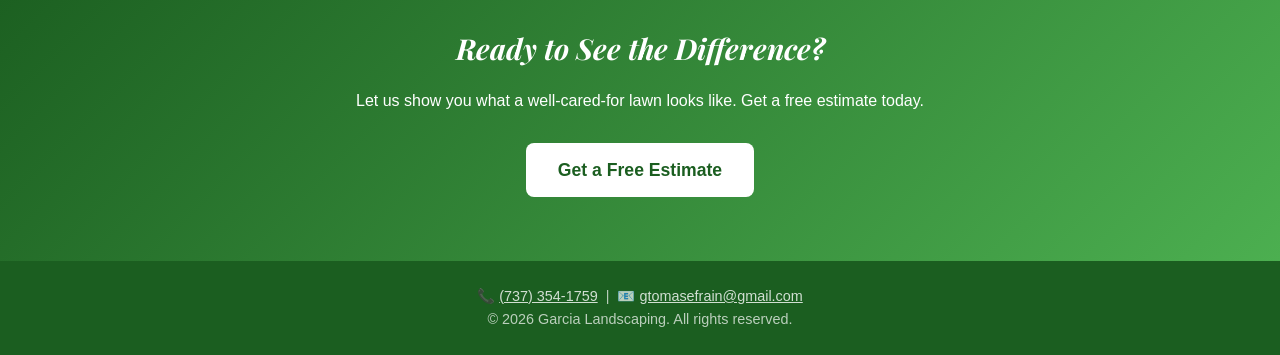
==== commit b6615db1: "Add files via upload" ====
--- a/about.html
+++ b/about.html
@@ -64,7 +64,7 @@
   </section>
 
   <footer>
-    <p>📞 <a href="tel:+17373541759" style="color:rgba(255,255,255,0.8);">(737) 354-1759</a> &nbsp;|&nbsp; 📧 <a href="mailto:gtomasefreain@gmail.com" style="color:rgba(255,255,255,0.8);">gtomasefreain@gmail.com</a></p>
+    <p>📞 <a href="tel:+17373541759" style="color:rgba(255,255,255,0.8);">(737) 354-1759</a> &nbsp;|&nbsp; 📧 <a href="mailto:gtomasefrain@gmail.com" style="color:rgba(255,255,255,0.8);">gtomasefrain@gmail.com</a></p>
     <p>&copy; 2026 Garcia Landscaping. All rights reserved.</p>
   </footer>
 </body>
